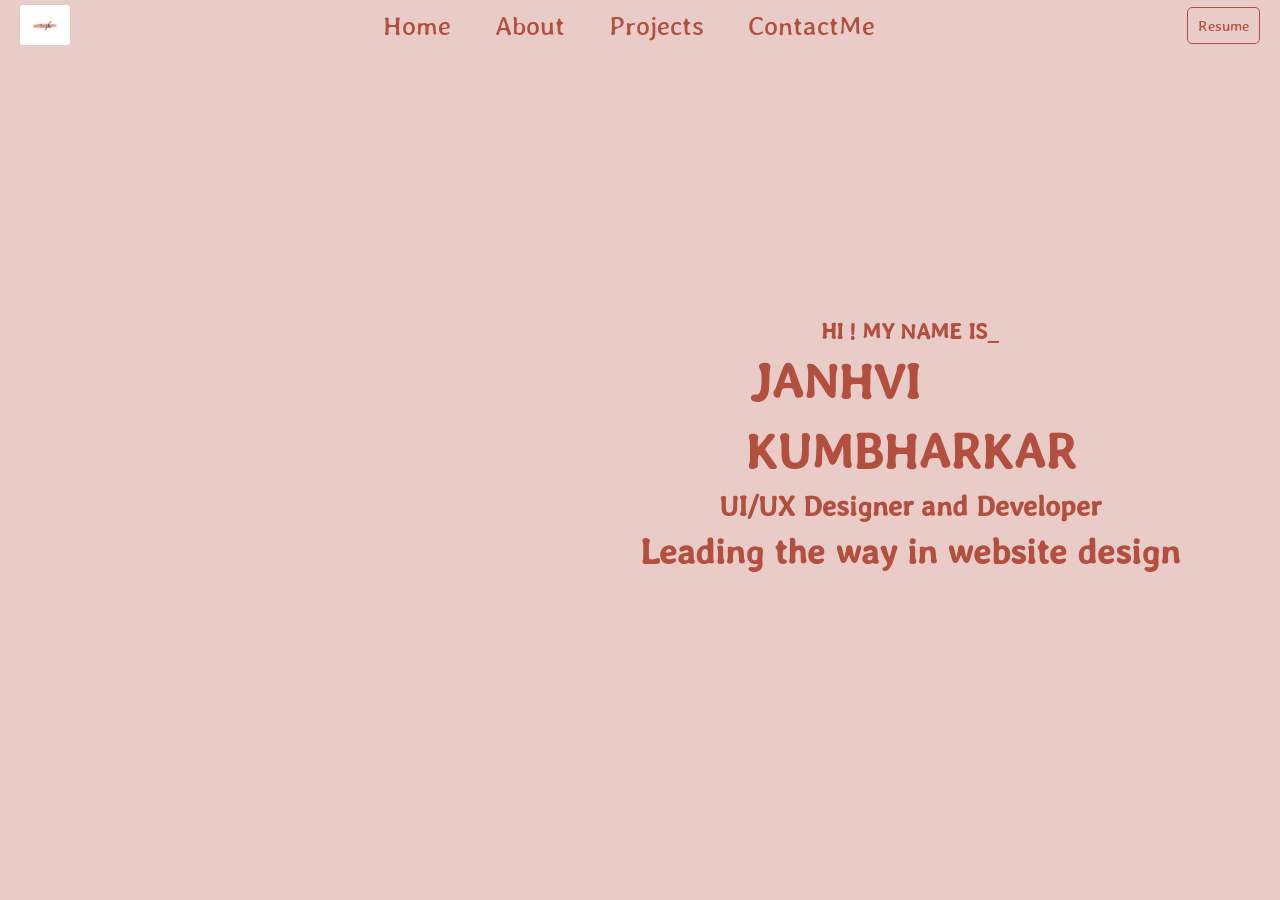
==== portfolio/index.html @ 69ca1848 "Add files via upload" ====
<!DOCTYPE html>
<html lang="en">

<head>
	<meta charset="UTF-8">
	<meta http-equiv="X-UA-Compatible" content="IE=edge">
	<meta name="viewport" content="width=device-width, initial-scale=1.0">
	<title>Portfolio</title>
	<link rel="preconnect" href="https://fonts.googleapis.com">
	<link rel="preconnect" href="https://fonts.gstatic.com" crossorigin>
	<link href="https://fonts.googleapis.com/css2?family=Fuzzy+Bubbles&family=Stylish&display=swap" rel="stylesheet">
	<link rel="stylesheet" href="style.css">
</head>

<body>
	<div class="container">
	<div class="navbar">
		<nav>
			<img src="images/logo.png" alt="logo">
			<ul>
				<li>Home</li>
				<li>About</li>
				<li>Projects</li>
				<li>ContactMe</li>
			</ul>
			<button>Resume</button>
		</nav>
	</div>
	<section class="home">
		<h5 id="first">HI ! MY NAME IS_</h5>
		<h3 id="second">JANHVI </h3>
		<h3 id="third">KUMBHARKAR</h3>
		<h6 id="fourth">UI/UX Designer and Developer</h6>
		<h5 id="fifth">Leading the way in website design</h5>
	</section>
	</div>

</body>

</html>
---- portfolio/style.css ----
/* h1{
	background-color:  #f7ebeb;
}
h1{
	background-color:  #e9ccc7;
}
#one{
	background-color: #b24f3f;
	;
}
#two{
	background-color:  #e6e1db;
} */
* {
	padding: 0;
	margin: 0;
	box-sizing: border-box;
	font-family: 'Fuzzy Bubbles', cursive;
	font-family: 'Stylish', sans-serif;
	background-color: #e9ccc7;
}

nav {
	/* background-color: #0F0E0E; */
	display: flex;
	flex-direction: row;
	justify-content: space-between;
	height: 50px;
	width: 100%;
	align-items: center;
}

img {
	margin-left: 20px;
	display: inline-block;
	height: 80%;
	border-radius: 3px;
}

li {
	display: inline-block;
	color: #b24f3f;
	padding: 0 20px 0 20px;
	font-size: 30px;
}

button {
	margin-right: 20px;
	border: 1px solid#b24f3f;
	padding: 7px 10px 7px 10px;
	border-radius: 5px;
	background: #e9ccc7;
	font-size: 17px;
	color: #b24f3f;
}
.home{
	font-size: 3em;
	text-align: center;
	position: absolute;
	top: 35%;
   left: 50%;
   color: #b24f3f;;
}
#first{
	font-size: 25px;
	padding: ;
}
#second{
  padding-right: 150px;
}
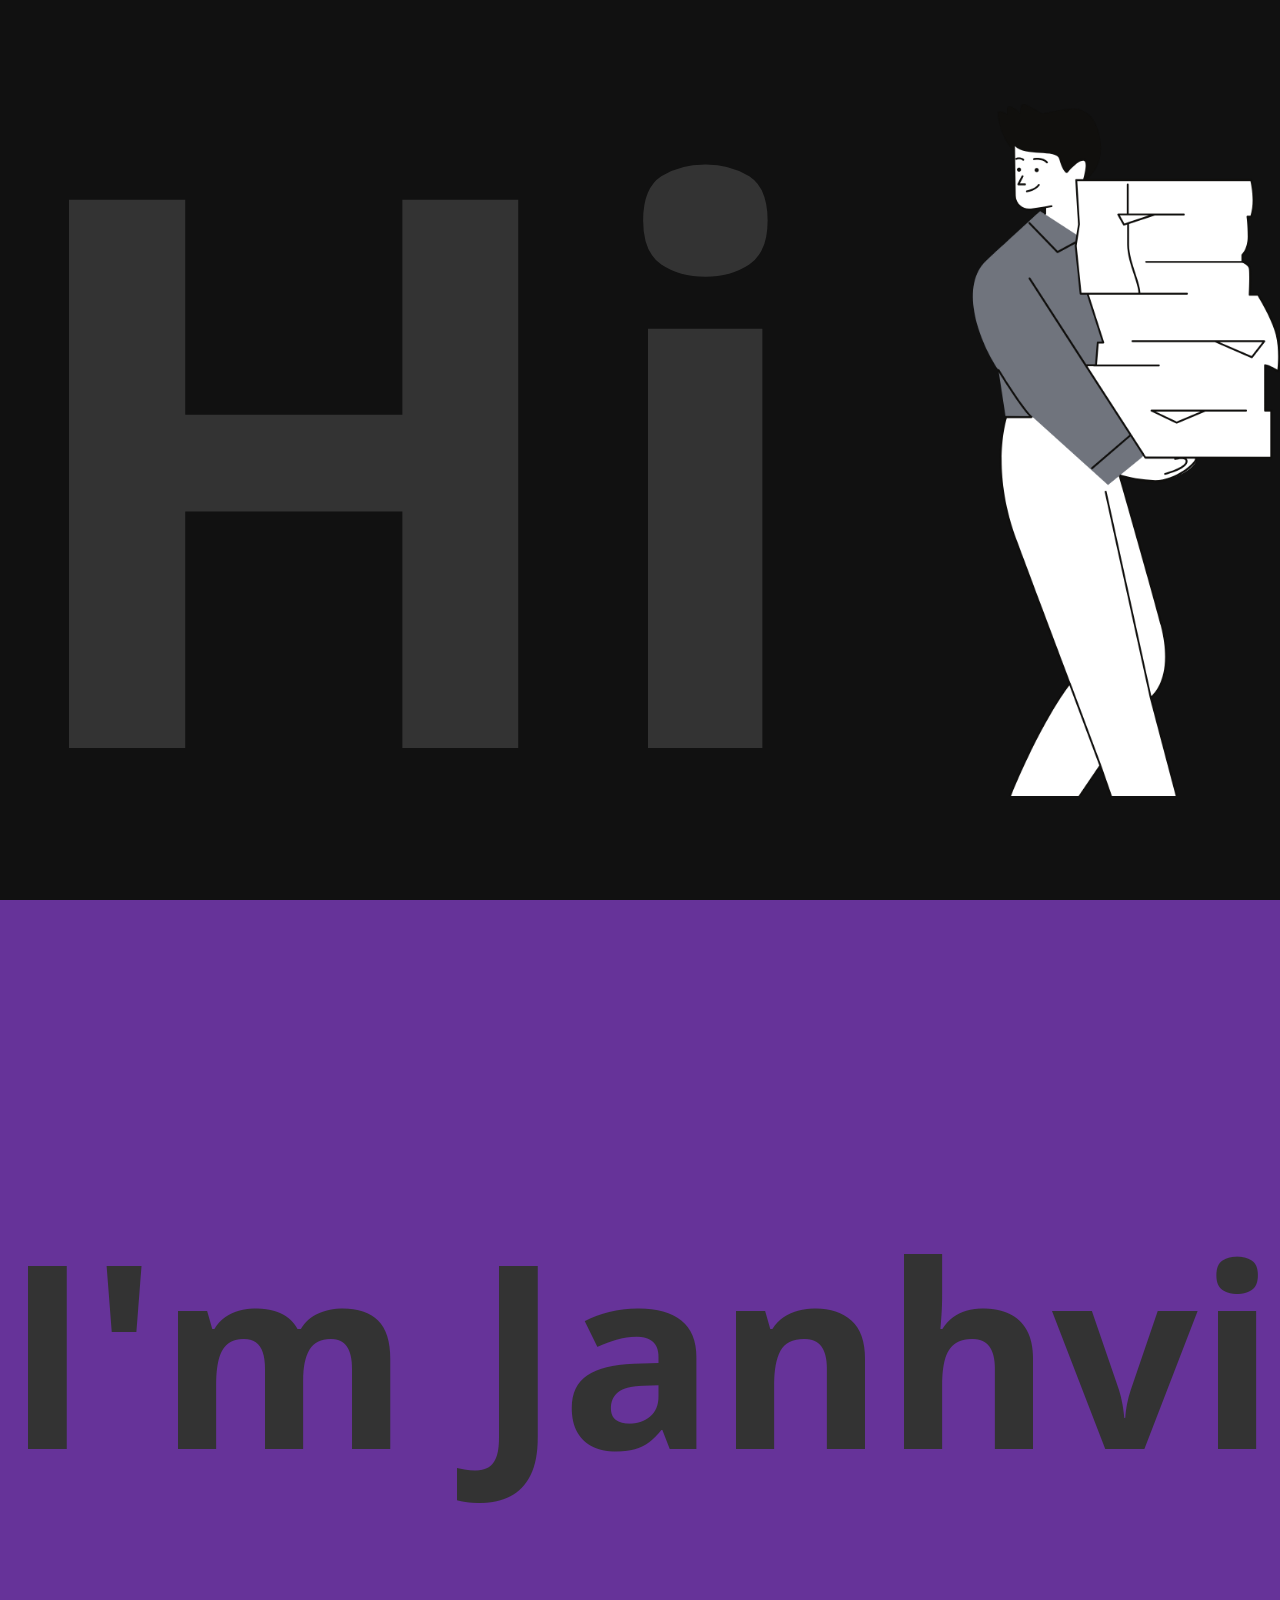
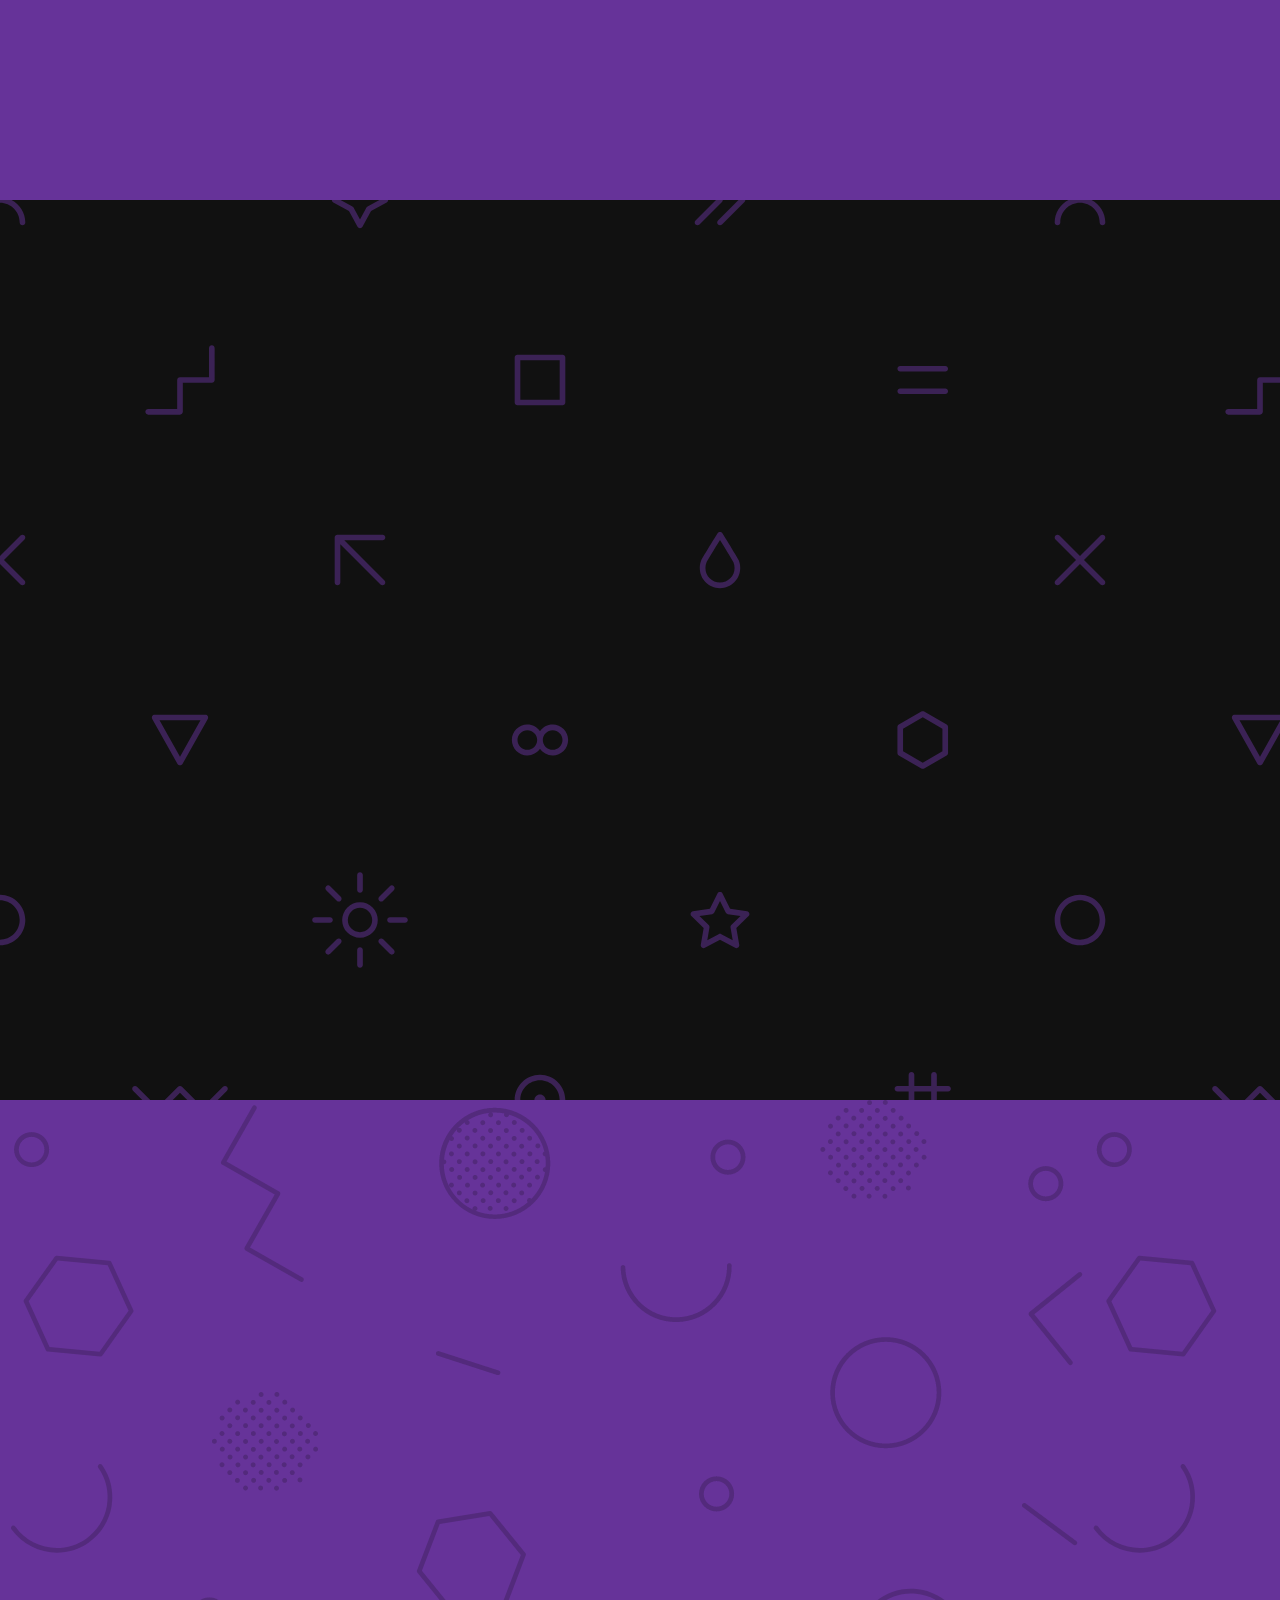
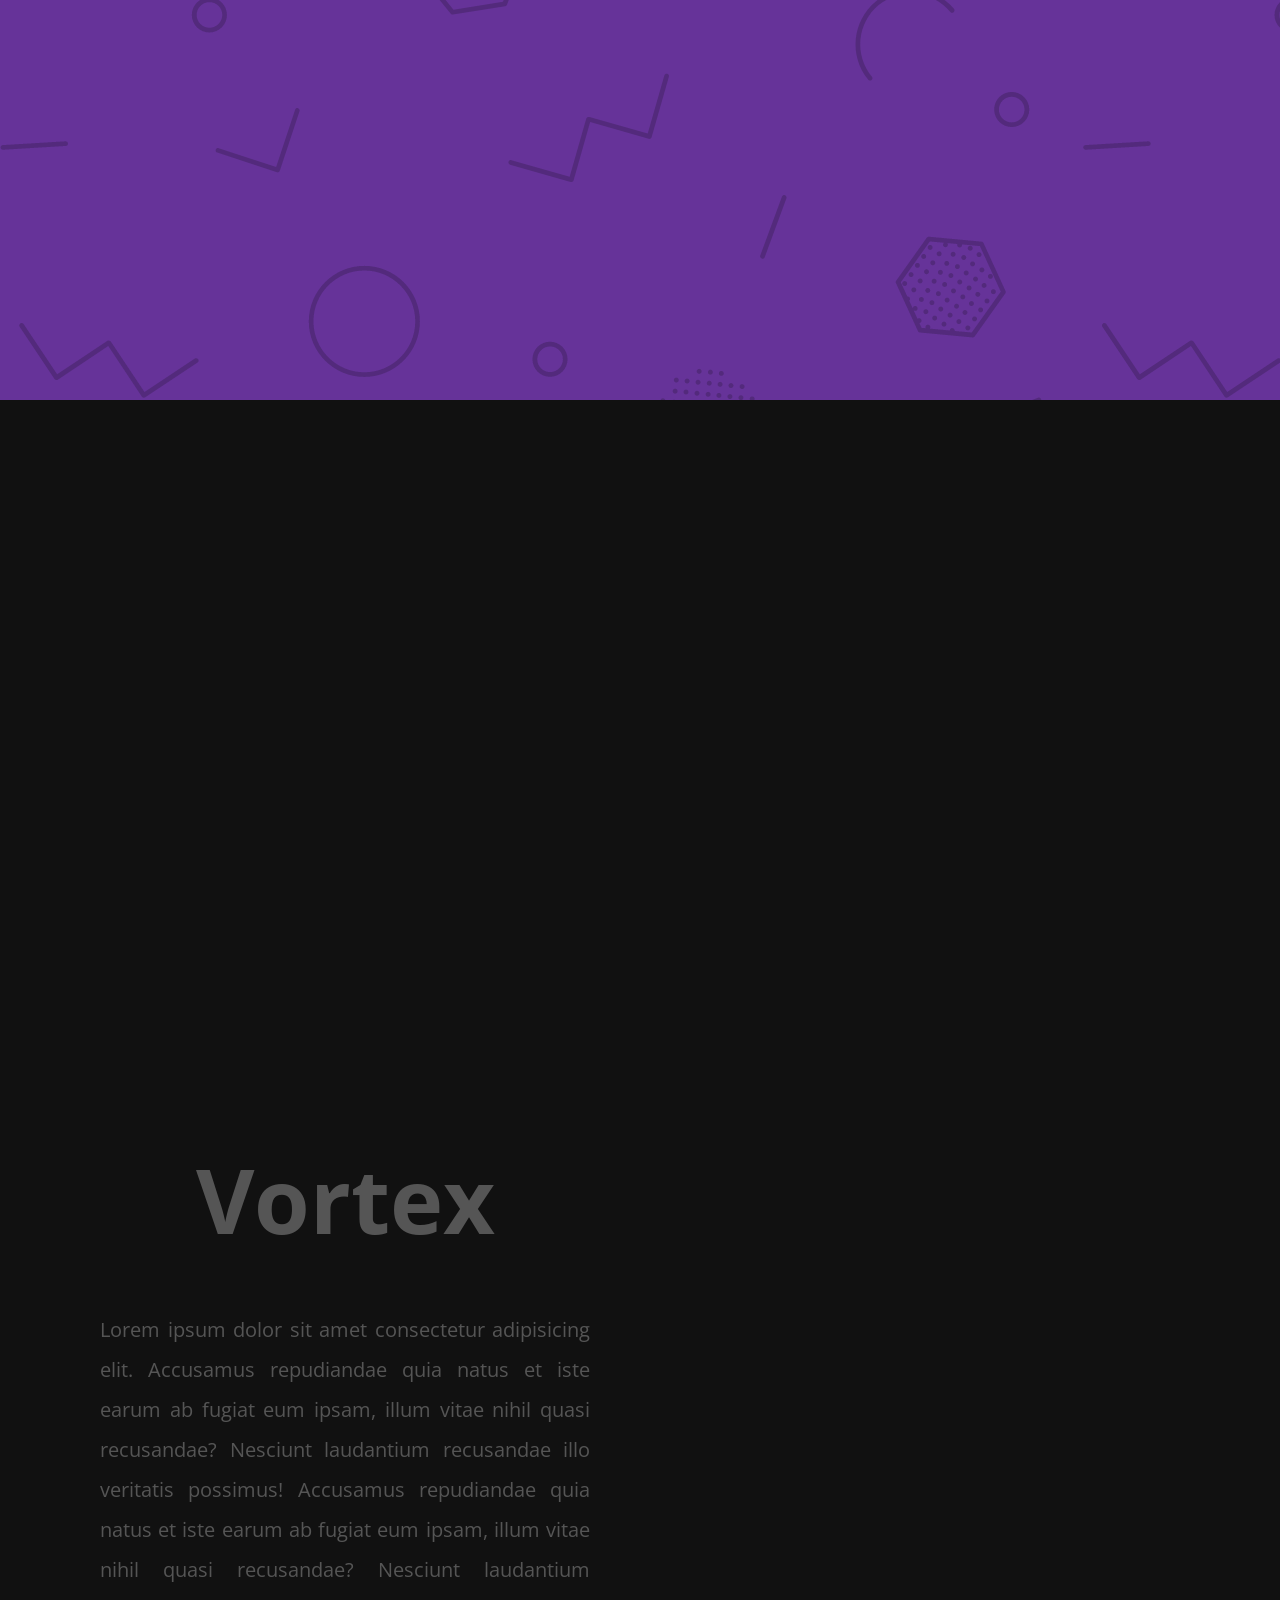
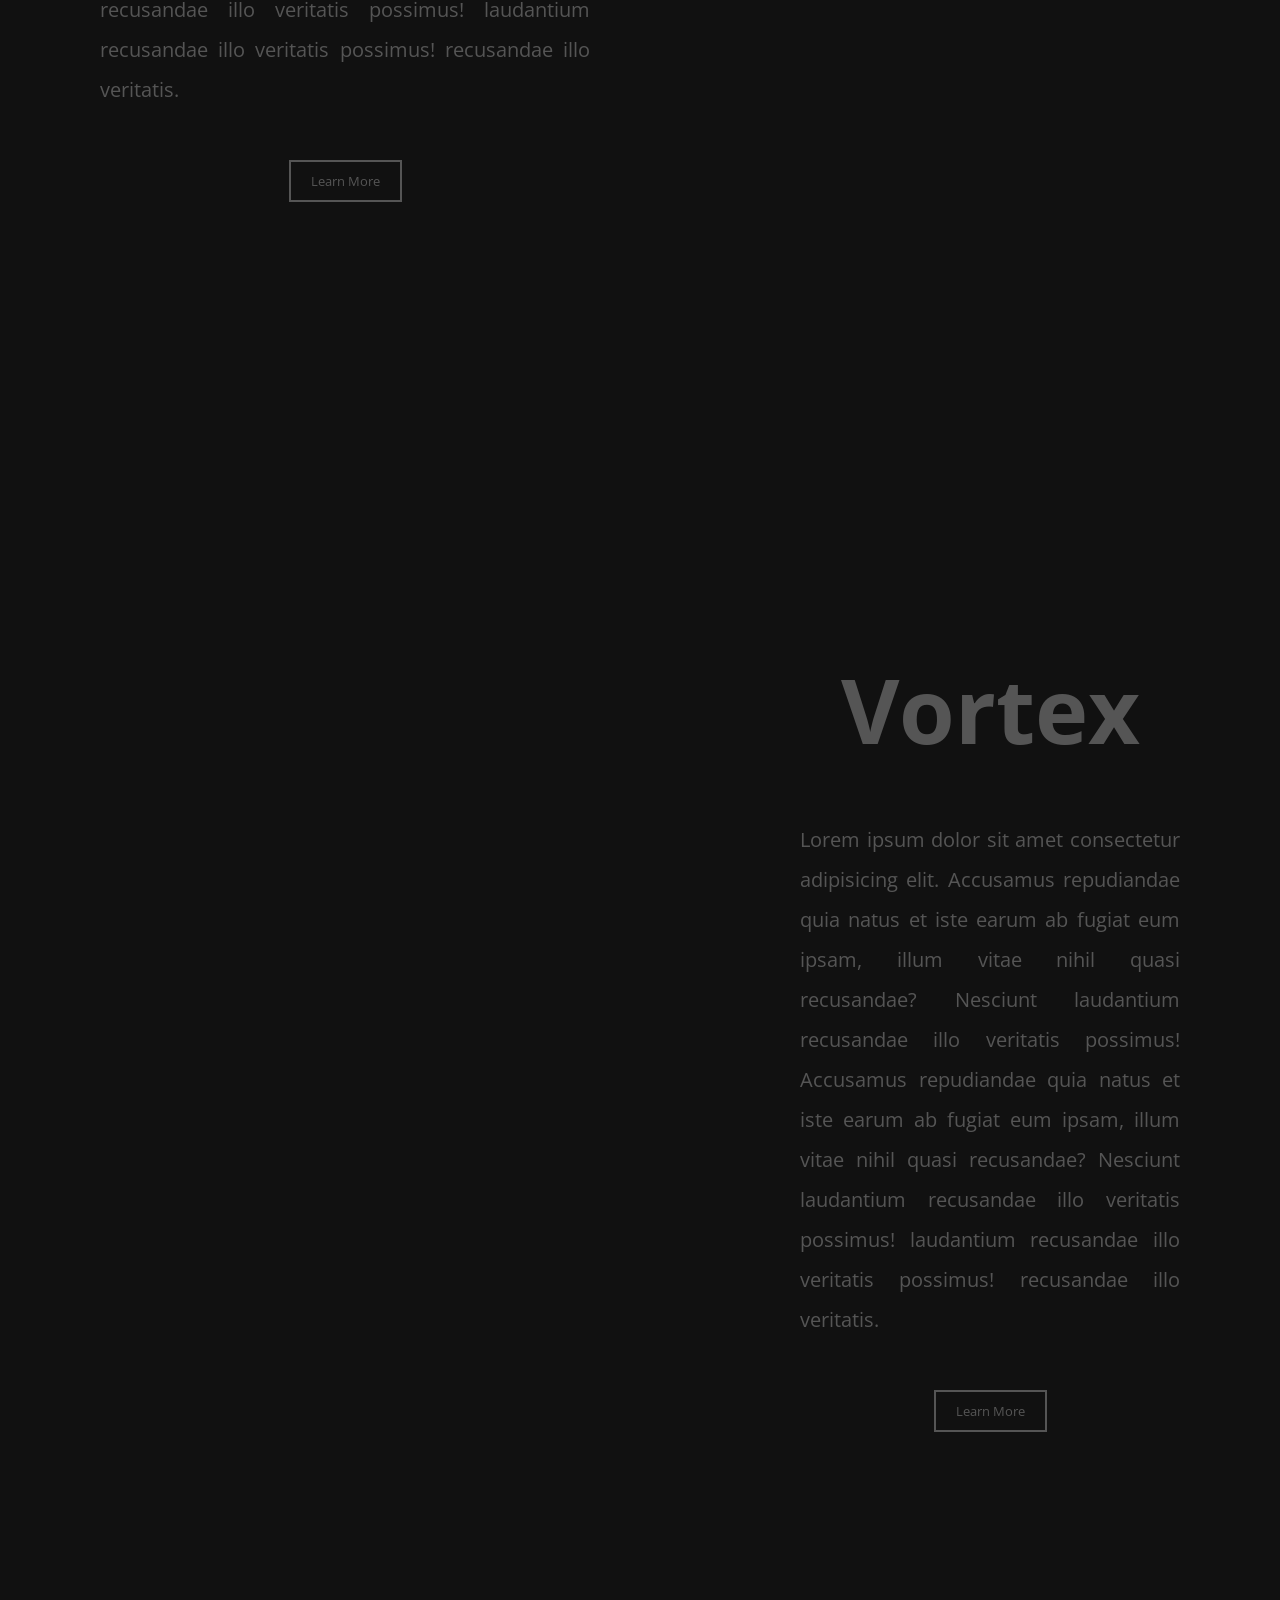
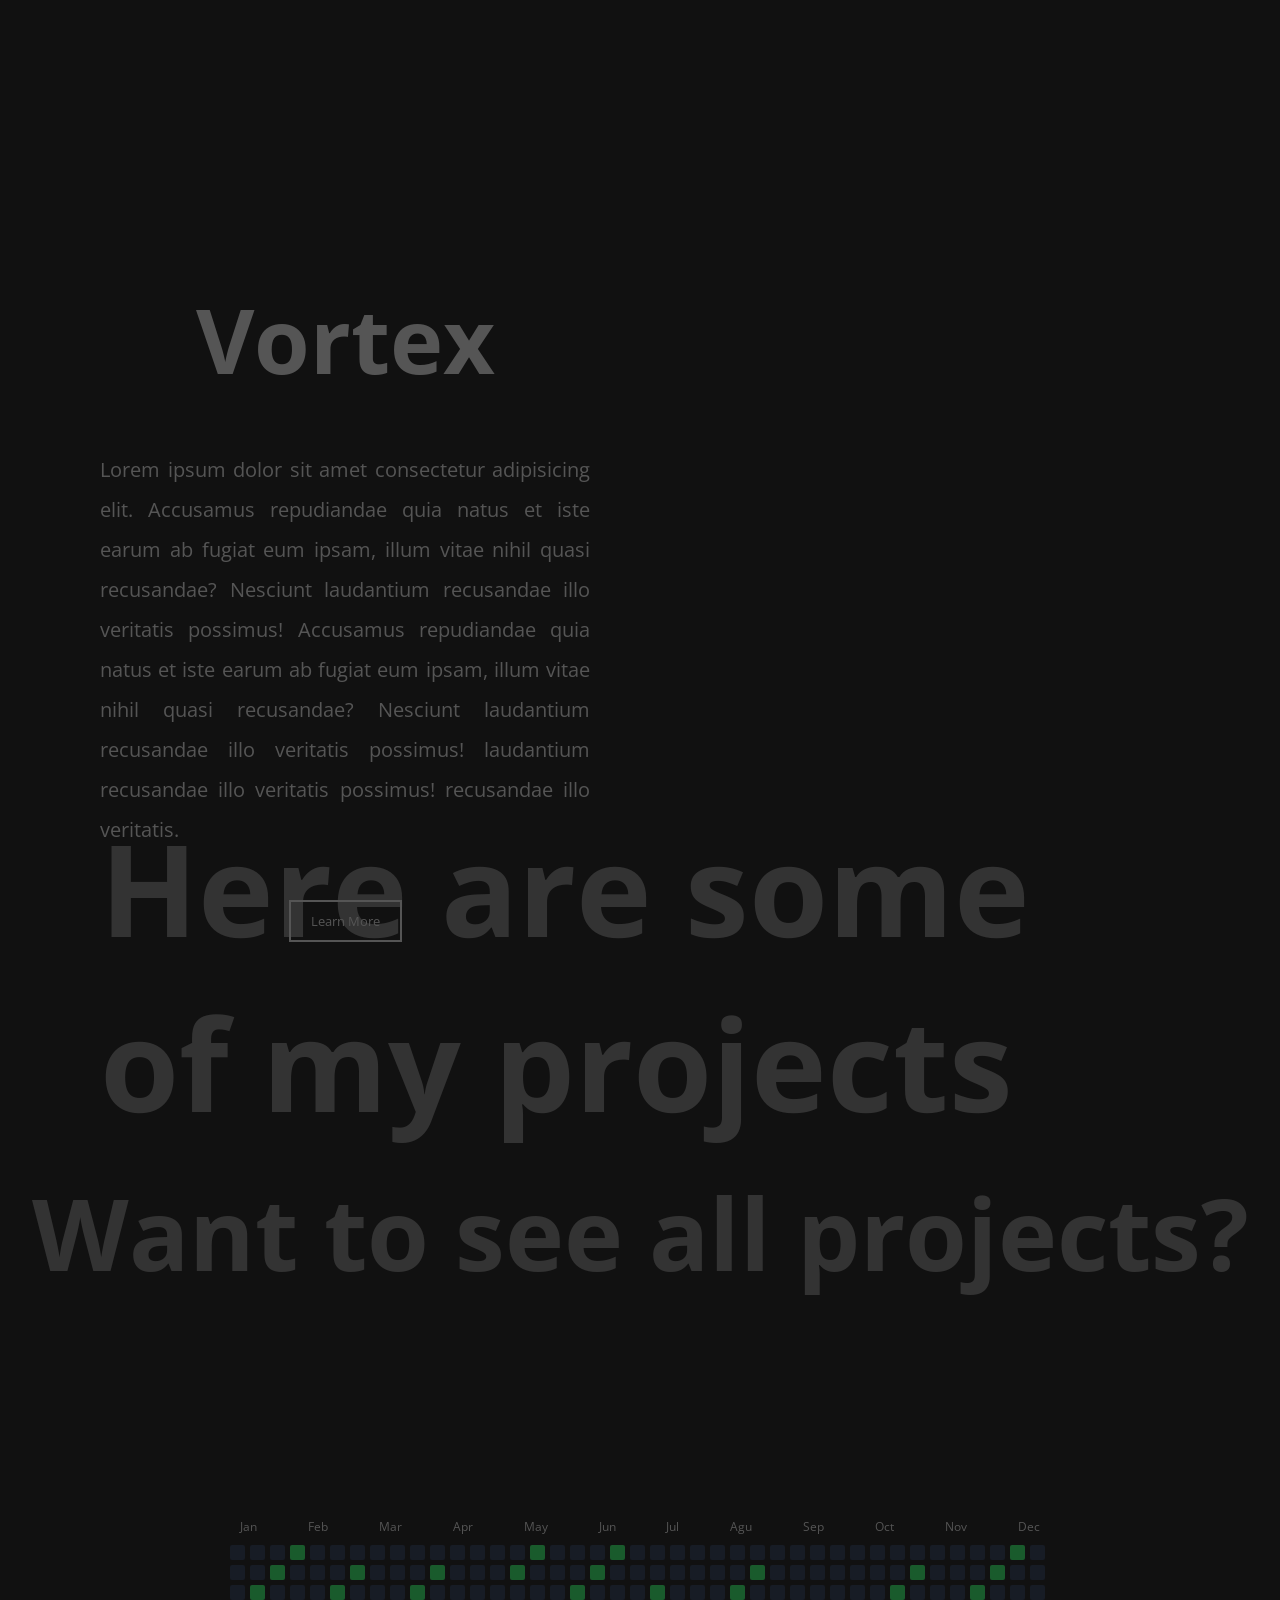
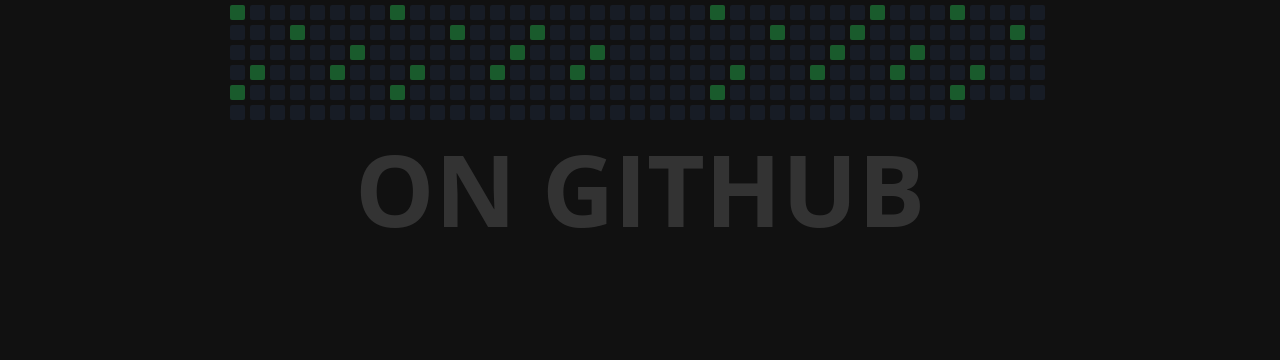
==== commit 4a1b0000: "Add files via upload" ====
--- a/portfolio/index.html
+++ b/portfolio/index.html
@@ -1,40 +1,128 @@
-<!DOCTYPE html>
 <html lang="en">
-
-<head>
-	<meta charset="UTF-8">
-	<meta http-equiv="X-UA-Compatible" content="IE=edge">
-	<meta name="viewport" content="width=device-width, initial-scale=1.0">
-	<title>Portfolio</title>
-	<link rel="preconnect" href="https://fonts.googleapis.com">
-	<link rel="preconnect" href="https://fonts.gstatic.com" crossorigin>
-	<link href="https://fonts.googleapis.com/css2?family=Fuzzy+Bubbles&family=Stylish&display=swap" rel="stylesheet">
-	<link rel="stylesheet" href="style.css">
-</head>
-
-<body>
-	<div class="container">
-	<div class="navbar">
-		<nav>
-			<img src="images/logo.png" alt="logo">
-			<ul>
-				<li>Home</li>
-				<li>About</li>
-				<li>Projects</li>
-				<li>ContactMe</li>
-			</ul>
-			<button>Resume</button>
-		</nav>
-	</div>
-	<section class="home">
-		<h5 id="first">HI ! MY NAME IS_</h5>
-		<h3 id="second">JANHVI </h3>
-		<h3 id="third">KUMBHARKAR</h3>
-		<h6 id="fourth">UI/UX Designer and Developer</h6>
-		<h5 id="fifth">Leading the way in website design</h5>
-	</section>
-	</div>
-
-</body>
-
+  <head>
+    <meta charset="UTF-8" />
+    <meta http-equiv="X-UA-Compatible" content="IE=edge" />
+    <meta name="viewport" content="width=device-width, initial-scale=1.0" />
+    <title>Portfolio Website</title>
+    <link rel="stylesheet" href="./style.css" />
+    <link
+      href="https://fonts.googleapis.com/css2?family=Open+Sans:wght@300;400;500;600;700;800&display=swap"
+      rel="stylesheet"
+    />
+  </head>
+  <body>
+    <div class="container">
+      <!-- INTRODUCTION -->
+      <div class="intro">
+        <div class="salute">
+          <div class="saluteTextContainer">
+            <h1 class="saluteText">Hi</h1>
+          </div>
+          <div class="saluteImgContainer">
+            <img src="./img/person.png" alt="" class="saluteImg" />
+          </div>
+        </div>
+        <div class="nameContainer">
+          <h2 class="name">I'm Janhvi</h2>
+        </div>
+        <div class="jobTitleContainer dark">
+          <h2 class="jobTitle">a Web Developer</h2>
+        </div>
+        <div class="jobTitleContainer purple">
+          <h2 class="jobTitle">and Designer</h2>
+        </div>
+      </div>
+      <!-- PROJECTS -->
+      <div class="projects">
+        <h1 class="projectsTitle">Here are some of my projects</h1>
+        <div class="project">
+          <div class="phone">
+            <img src="img/phone.png" alt="" />
+            <div class="phoneScreen">
+              <img src="img/phoneApp.png" alt="" class="phoneApp" />
+            </div>
+          </div>
+          <div class="projectDetail">
+            <h1 class="projectTitle">Vortex</h1>
+            <p class="projectDesc">
+              Lorem ipsum dolor sit amet consectetur adipisicing elit. Accusamus
+              repudiandae quia natus et iste earum ab fugiat eum ipsam, illum
+              vitae nihil quasi recusandae? Nesciunt laudantium recusandae illo
+              veritatis possimus! Accusamus repudiandae quia natus et iste earum
+              ab fugiat eum ipsam, illum vitae nihil quasi recusandae? Nesciunt
+              laudantium recusandae illo veritatis possimus! laudantium
+              recusandae illo veritatis possimus! recusandae illo veritatis.
+            </p>
+            <button class="projectButton">Learn More</button>
+          </div>
+        </div>
+        <div class="project">
+          <div class="laptop">
+            <img src="./img/laptop.png" alt="" />
+            <div class="laptopScreen">
+              <img src="./img/phoneApp.png" alt="" class="laptopApp" />
+            </div>
+          </div>
+          <div class="projectDetail">
+            <h1 class="projectTitle">Vortex</h1>
+            <p class="projectDesc">
+              Lorem ipsum dolor sit amet consectetur adipisicing elit. Accusamus
+              repudiandae quia natus et iste earum ab fugiat eum ipsam, illum
+              vitae nihil quasi recusandae? Nesciunt laudantium recusandae illo
+              veritatis possimus! Accusamus repudiandae quia natus et iste earum
+              ab fugiat eum ipsam, illum vitae nihil quasi recusandae? Nesciunt
+              laudantium recusandae illo veritatis possimus! laudantium
+              recusandae illo veritatis possimus! recusandae illo veritatis.
+            </p>
+            <button class="projectButton">Learn More</button>
+          </div>
+        </div>
+        <div class="project">
+          <div class="phone">
+            <img src="./img/phone.png" alt="" />
+            <div class="phoneScreen">
+              <img src="./img/phoneApp.png" alt="" class="phoneApp" />
+            </div>
+          </div>
+          <div class="projectDetail">
+            <h1 class="projectTitle">Vortex</h1>
+            <p class="projectDesc">
+              Lorem ipsum dolor sit amet consectetur adipisicing elit. Accusamus
+              repudiandae quia natus et iste earum ab fugiat eum ipsam, illum
+              vitae nihil quasi recusandae? Nesciunt laudantium recusandae illo
+              veritatis possimus! Accusamus repudiandae quia natus et iste earum
+              ab fugiat eum ipsam, illum vitae nihil quasi recusandae? Nesciunt
+              laudantium recusandae illo veritatis possimus! laudantium
+              recusandae illo veritatis possimus! recusandae illo veritatis.
+            </p>
+            <button class="projectButton">Learn More</button>
+          </div>
+        </div>
+      </div>
+      <!-- GITHUB -->
+      <div class="githubContainer">
+        <h1 class="githubTitle">Want to see all projects?</h1>
+        <div class="githubChart">
+          <div class="dates">
+            <span>Jan</span>
+            <span>Feb</span>
+            <span>Mar</span>
+            <span>Apr</span>
+            <span>May</span>
+            <span>Jun</span>
+            <span>Jul</span>
+            <span>Agu</span>
+            <span>Sep</span>
+            <span>Oct</span>
+            <span>Nov</span>
+            <span>Dec</span>
+          </div>
+          <div class="boxContainer"></div>
+          <h1 class="githubTitle">ON GITHUB</h1>
+        </div>
+       
+      </div>
+    </div>
+    <script src="./app.js"></script>
+  </body>
 </html>
--- a/portfolio/style.css
+++ b/portfolio/style.css
@@ -1,70 +1,274 @@
-/* h1{
-	background-color:  #f7ebeb;
-}
-h1{
-	background-color:  #e9ccc7;
-}
-#one{
-	background-color: #b24f3f;
-	;
-}
-#two{
-	background-color:  #e6e1db;
-} */
 * {
-	padding: 0;
-	margin: 0;
-	box-sizing: border-box;
-	font-family: 'Fuzzy Bubbles', cursive;
-	font-family: 'Stylish', sans-serif;
-	background-color: #e9ccc7;
-}
+    padding: 0;
+    margin: 0;
+    font-family: "Open Sans", sans-serif;
+  }
+  
+  .container {
+    background-color: #111;
+    overflow: hidden;
+  }
+  
+  .salute {
+    height: 100vh;
+    display: flex;
+    align-items: center;
+    overflow: hidden;
+  }
+  
+  .saluteTextContainer {
+    flex: 3;
+  }
+  
+  .saluteImgContainer {
+    flex: 1;
+  }
+  
+  .saluteText {
+    color: #333;
+    font-size: 60vw;
+    cursor: default;
+  }
+  
+  .saluteImg {
+    width: 100%;
+  }
+  
+  .nameContainer {
+    height: 100vh;
+    background-color: rebeccapurple;
+  }
+  
+  .name {
+    font-size: 20vw;
+    color: #333;
+    cursor: default;
+    text-align: center;
+    line-height: 100vh;
+  }
+  
+  .jobTitleContainer {
+    height: 100vh;
+  }
+  
+  .dark {
+    background: url("./img/bg1.png");
+  }
+  .purple {
+    background: rebeccapurple url("./img/bg2.png");
+  }
+  
+  .jobTitle {
+    font-size: 10vw;
+    color: #333;
+    line-height: 100vh;
+    cursor: default;
+  }
+  
+  .projects {
+    display: flex;
+    flex-direction: column;
+    gap: 30vh;
+    padding: 0px 100px;
+  }
+  
+  .projectsTitle {
+    font-size: 10vw;
+    color: #333;
+  }
+  
+  .project {
+    display: flex;
+    align-items: center;
+    gap: 100px;
+    height: 100vh;
+    overflow: hidden;
+  }
+  
+  .project:nth-child(2n) {
+    flex-direction: row-reverse;
+  }
+  
+  .phone {
+    flex: 1;
+    width: 300px;
+    height: 600px;
+    position: relative;
+  }
+  
+  .phoneScreen {
+    width: 264px;
+    height: 567px;
+    position: absolute;
+    top: 17px;
+    left: 18px;
+    border-radius: 28px;
+    overflow: scroll;
+  }
+  
+  .phoneScreen::-webkit-scrollbar {
+    display: none;
+  }
+  
+  /* .phoneApp {
+    width: 100%;
+  } */
+  
+  .projectDetail {
+    flex: 1;
+    display: flex;
+    flex-direction: column;
+    gap: 50px;
+    align-items: center;
+  }
+  
+  .projectTitle {
+    font-size: 7vw;
+    color: #555;
+  }
+  
+  .projectDesc {
+    font-size: 20px;
+    color: #555;
+    text-align: justify;
+    line-height: 40px;
+  }
+  
+  .projectButton {
+    padding: 10px 20px;
+    background-color: transparent;
+    border: 2px solid #555;
+    color: #555;
+    cursor: pointer;
+    position: relative;
+    overflow: hidden;
+  }
+  
+  .projectButton::after {
+    content: "View Demo";
+    width: 100%;
+    height: 100%;
+    position: absolute;
+    top: 0;
+    left: -100%;
+    transition: 1s all;
+    display: flex;
+    align-items: center;
+    justify-content: center;
+    background-color: #555;
+    color: #222;
+  }
+  
+  .projectButton:hover.projectButton::after {
+    transform: translateX(100%);
+  }
+  
+  .laptop {
+    width: 600px;
+    height: 379px;
+    flex: 1;
+    position: relative;
+  }
+  
+  .laptopScreen {
+    width: 451px;
+    height: 283px;
+    position: absolute;
+    top: 18px;
+    left: 68px;
+    overflow: scroll;
+  }
+  
+  .laptopApp {
+    width: 100%;
+  }
+  
+  .laptopScreen::-webkit-scrollbar {
+    display: none;
+  }
+  
+  .githubContainer {
+    height: 100vh;
+    display: flex;
+    flex-direction: column;
+    align-items: center;
+    justify-content: space-around;
+  }
+  
+  .githubTitle {
+    font-size: 100px;
+    color: #333;
+  }
+  
+  .githubChart {
+    width: 820px;
+    text-align: center;
+  }
+  
+  .dates {
+    padding: 10px;
+    color: #555;
+    font-size: 12px;
+    display: flex;
+    justify-content: space-between;
+  }
+  
+  .boxContainer {
+    display: flex;
+    flex-wrap: wrap;
+    gap: 5px;
+  }
+  
+  .box {
+    width: 15px;
+    height: 15px;
+    background-color: #171c25;
+    border-radius: 2px;
+    cursor: pointer;
+    transition: 3s all ease;
+  }
+  
+  .active:nth-child(4n) {
+    background-color: #195b2c;
+  }
+  
+  .githubChart:hover .active:nth-child(2n+1){
+    background-color: #195b2c;
+  }
+  .githubChart:hover .active:nth-child(2n){
+    background-color: #063f24;
+  }
+  
+  .githubSm{
+    display: none;
+  }
+  
+  @media screen and (max-width:1024px) {
+  
+    .projects{
+      padding: 0 30px;
+      text-align: center;
+    }
+  
+    .project{
+      flex-direction: column;
+      height: max-content;
+    }
+    .project:nth-child(2n){
+      flex-direction: column;
+    }
+  
+    .phone,.laptop{
+      transform: none !important;
+    }
+    
+    .githubChart{
+      display: none;
+    }
+  
+    .githubTitle{
+      text-align: center;
+      font-size: 10vw;
+    }
 
-nav {
-	/* background-color: #0F0E0E; */
-	display: flex;
-	flex-direction: row;
-	justify-content: space-between;
-	height: 50px;
-	width: 100%;
-	align-items: center;
-}
-
-img {
-	margin-left: 20px;
-	display: inline-block;
-	height: 80%;
-	border-radius: 3px;
-}
-
-li {
-	display: inline-block;
-	color: #b24f3f;
-	padding: 0 20px 0 20px;
-	font-size: 30px;
-}
-
-button {
-	margin-right: 20px;
-	border: 1px solid#b24f3f;
-	padding: 7px 10px 7px 10px;
-	border-radius: 5px;
-	background: #e9ccc7;
-	font-size: 17px;
-	color: #b24f3f;
-}
-.home{
-	font-size: 3em;
-	text-align: center;
-	position: absolute;
-	top: 35%;
-   left: 50%;
-   color: #b24f3f;;
-}
-#first{
-	font-size: 25px;
-	padding: ;
-}
-#second{
-  padding-right: 150px;
-}+  }
